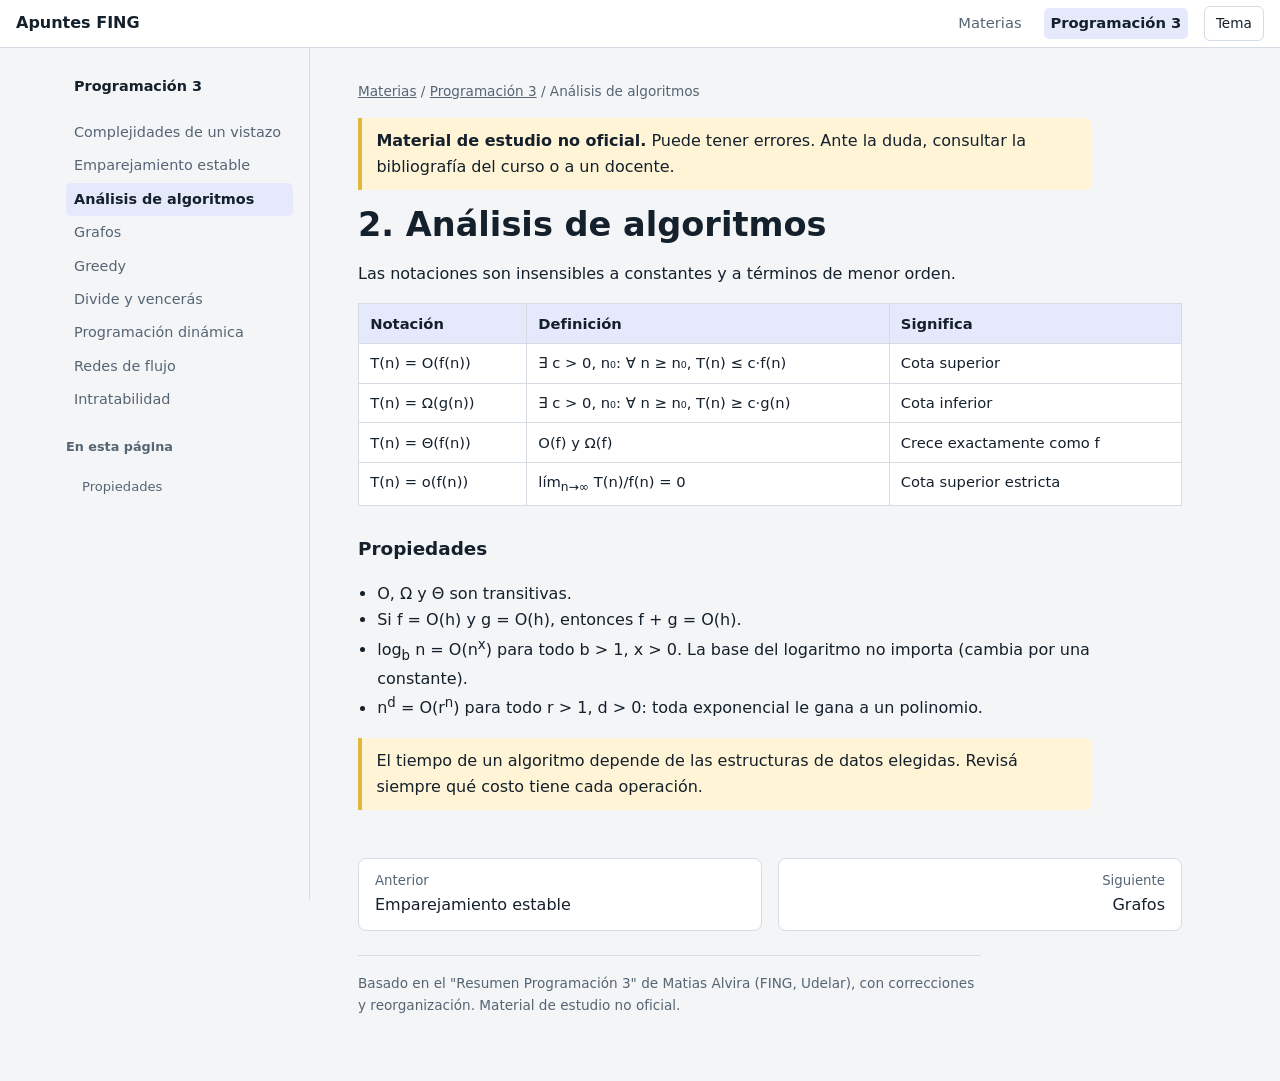
==== prog3/analisis-de-algoritmos.html @ 2786cbae "Add files via upload" ====
<!DOCTYPE html>
<html lang="es"><head><meta charset="utf-8"><meta name="viewport" content="width=device-width, initial-scale=1">
<title>Análisis de algoritmos · Programación 3</title><meta name="description" content="Las notaciones son insensibles a constantes y a términos de menor orden.">
<link rel="icon" href="data:image/svg+xml,<svg xmlns=%22http://www.w3.org/2000/svg%22 viewBox=%220 0 100 100%22><text y=%22.9em%22 font-size=%2290%22>📐</text></svg>">
<link rel="stylesheet" href="../assets/style.css"></head><body><header class="top"><a class="brand" href="../index.html">Apuntes FING</a><nav aria-label="Principal"><a href="../index.html">Materias</a><a href="../prog3/inicio-prog3.html" class=cur>Programación 3</a><button id="th" type="button">Tema</button></nav></header><div class="wrap"><nav class="side" aria-label="Temas"><h1><a href="inicio-prog3.html" style="color:inherit;text-decoration:none">Programación 3</a></h1><ul><li><a href="complejidades.html">Complejidades de un vistazo</a></li><li><a href="emparejamiento-estable.html">Emparejamiento estable</a></li><li><a href="analisis-de-algoritmos.html" class=cur>Análisis de algoritmos</a></li><li><a href="grafos.html">Grafos</a></li><li><a href="greedy.html">Greedy</a></li><li><a href="divide-y-venceras.html">Divide y vencerás</a></li><li><a href="programacion-dinamica.html">Programación dinámica</a></li><li><a href="redes-de-flujo.html">Redes de flujo</a></li><li><a href="intratabilidad.html">Intratabilidad</a></li></ul><h4>En esta página</h4><ul class="sub"><li><a href="#s1">Propiedades</a></li></ul></nav><main><div class="crumb"><a href="../index.html">Materias</a> / <a href="inicio-prog3.html">Programación 3</a> / Análisis de algoritmos</div><div class="note"><strong>Material de estudio no oficial.</strong> Puede tener errores. Ante la duda, consultar la bibliografía del curso o a un docente.</div><section>
<h1 class="t">2. Análisis de algoritmos</h1>
<p>Las notaciones son insensibles a constantes y a términos de menor orden.</p>
<div class="tw"><table>
<tr><th>Notación</th><th>Definición</th><th>Significa</th></tr>
<tr><td>T(n) = O(f(n))</td><td>∃ c &gt; 0, n₀: ∀ n ≥ n₀, T(n) ≤ c·f(n)</td><td>Cota superior</td></tr>
<tr><td>T(n) = Ω(g(n))</td><td>∃ c &gt; 0, n₀: ∀ n ≥ n₀, T(n) ≥ c·g(n)</td><td>Cota inferior</td></tr>
<tr><td>T(n) = Θ(f(n))</td><td>O(f) y Ω(f)</td><td>Crece exactamente como f</td></tr>
<tr><td>T(n) = o(f(n))</td><td>lím<sub>n→∞</sub> T(n)/f(n) = 0</td><td>Cota superior estricta</td></tr>
</table></div>
<h3 id="s1">Propiedades</h3>
<ul>
<li>O, Ω y Θ son transitivas.</li>
<li>Si f = O(h) y g = O(h), entonces f + g = O(h).</li>
<li>log<sub>b</sub> n = O(n<sup>x</sup>) para todo b &gt; 1, x &gt; 0. La base del logaritmo no importa (cambia por una constante).</li>
<li>n<sup>d</sup> = O(r<sup>n</sup>) para todo r &gt; 1, d &gt; 0: toda exponencial le gana a un polinomio.</li>
</ul>
<div class="note">El tiempo de un algoritmo depende de las estructuras de datos elegidas. Revisá siempre qué costo tiene cada operación.</div>
</section><div class="pn"><a href="emparejamiento-estable.html"><small>Anterior</small>Emparejamiento estable</a><a class="n" href="grafos.html"><small>Siguiente</small>Grafos</a></div><footer>Basado en el "Resumen Programación 3" de Matias Alvira (FING, Udelar), con correcciones y reorganización. Material de estudio no oficial.</footer></main></div><script src="../assets/app.js"></script></body></html>
---- assets/style.css ----
:root{--bg:#f3f5f7;--surf:#fff;--ink:#14202b;--mute:#566574;--line:#d5dce3;--acc:#2f43c4;--accbg:#e6e9fb;--code:#eef1f4;--warn:#fff4d6;--warnl:#e0b840}
@media (prefers-color-scheme:dark){:root:not([data-theme=light]){--bg:#0f161d;--surf:#17212b;--ink:#e4eaf0;--mute:#93a3b3;--line:#2a3846;--acc:#8c9bff;--accbg:#222c55;--code:#0c1218;--warn:#2d2812;--warnl:#8a7424}}
:root[data-theme=dark]{--bg:#0f161d;--surf:#17212b;--ink:#e4eaf0;--mute:#93a3b3;--line:#2a3846;--acc:#8c9bff;--accbg:#222c55;--code:#0c1218;--warn:#2d2812;--warnl:#8a7424}
*{box-sizing:border-box}
html{scroll-behavior:smooth;scroll-padding-top:1rem}
body{margin:0;background:var(--bg);color:var(--ink);font:16px/1.65 "IBM Plex Sans",system-ui,-apple-system,"Segoe UI",sans-serif}
.wrap{display:grid;grid-template-columns:260px minmax(0,1fr);max-width:1180px;margin:0 auto}
nav{position:sticky;top:0;height:100vh;overflow:auto;padding:1.5rem 1rem;border-right:1px solid var(--line)}
nav h1{font-size:1.05rem;margin:0 0 .75rem;line-height:1.3}
nav input{width:100%;padding:.5rem .65rem;border:1px solid var(--line);border-radius:6px;background:var(--surf);color:var(--ink);font:inherit;font-size:.9rem}
nav ul{list-style:none;padding:0;margin:1rem 0}
nav a{display:block;padding:.3rem .5rem;border-radius:5px;color:var(--mute);text-decoration:none;font-size:.9rem}
nav a:hover,nav a:focus-visible{background:var(--accbg);color:var(--ink);outline:none}
button{font:inherit;font-size:.85rem;border:1px solid var(--line);background:var(--surf);color:var(--ink);border-radius:6px;padding:.35rem .7rem;cursor:pointer}
main{padding:2rem clamp(1rem,4vw,3rem) 4rem;min-width:0}
section{margin-bottom:3rem}
h2{font-size:1.7rem;line-height:1.2;margin:0 0 1rem;padding-bottom:.4rem;border-bottom:2px solid var(--acc)}
h3{font-size:1.15rem;margin:1.8rem 0 .5rem}
p,li{max-width:72ch}
ul{padding-left:1.2rem}
code{font-family:"IBM Plex Mono",ui-monospace,Menlo,Consolas,monospace;font-size:.88em;background:var(--code);padding:.1em .35em;border-radius:4px}
pre{background:var(--code);border:1px solid var(--line);border-radius:8px;padding:.9rem 1rem;overflow-x:auto;font:.85rem/1.55 "IBM Plex Mono",ui-monospace,Menlo,Consolas,monospace;margin:.8rem 0}
pre code{background:none;padding:0}
.tw{overflow-x:auto;margin:1rem 0}
table{border-collapse:collapse;width:100%;font-size:.92rem;background:var(--surf)}
th,td{border:1px solid var(--line);padding:.45rem .7rem;text-align:left;vertical-align:top}
th{background:var(--accbg)}
.note{background:var(--warn);border-left:4px solid var(--warnl);padding:.6rem .9rem;border-radius:0 6px 6px 0;margin:1rem 0;max-width:72ch}
.def{background:var(--surf);border:1px solid var(--line);border-left:4px solid var(--acc);padding:.6rem .9rem;border-radius:0 6px 6px 0;margin:1rem 0;max-width:72ch}
footer{color:var(--mute);font-size:.85rem;border-top:1px solid var(--line);padding-top:1rem;max-width:72ch}
.hide{display:none}
@media (max-width:820px){.wrap{display:block}nav{position:static;height:auto;border-right:0;border-bottom:1px solid var(--line)}}
@media (prefers-reduced-motion:reduce){html{scroll-behavior:auto}}

nav .cur{background:var(--accbg);color:var(--ink);font-weight:600}
nav h4{font-size:.8rem;margin:1.2rem 0 .3rem;color:var(--mute);font-weight:600}
nav .sub a{font-size:.82rem;padding:.2rem .5rem .2rem 1rem}
.pn{display:flex;justify-content:space-between;gap:1rem;margin:3rem 0 1.5rem;flex-wrap:wrap}
.pn a{flex:1 1 220px;border:1px solid var(--line);background:var(--surf);border-radius:8px;padding:.7rem 1rem;color:var(--ink);text-decoration:none}
.pn a:hover,.pn a:focus-visible{border-color:var(--acc);outline:none}
.pn small{display:block;color:var(--mute)}
.pn .n{text-align:right}
.cards{list-style:none;padding:0;display:grid;grid-template-columns:repeat(auto-fill,minmax(250px,1fr));gap:.8rem;margin:1.5rem 0}
.cards a{display:block;height:100%;border:1px solid var(--line);background:var(--surf);border-radius:8px;padding:.8rem 1rem;color:var(--ink);text-decoration:none}
.cards a:hover,.cards a:focus-visible{border-color:var(--acc);outline:none}
.cards b{display:block}.cards span{color:var(--mute);font-size:.88rem}
h1.t{font-size:2.1rem;line-height:1.15;margin:0 0 .5rem}

header.top{position:sticky;top:0;z-index:20;height:3rem;display:flex;align-items:center;justify-content:space-between;gap:1rem;padding:0 1rem;background:var(--surf);border-bottom:1px solid var(--line)}
header.top a{color:var(--ink);text-decoration:none}
header.top .brand{font-weight:700}
header.top nav{position:static;height:auto;border:0;padding:0;display:flex;gap:1rem;align-items:center;overflow:visible}
header.top nav a{padding:.2rem .4rem;border-radius:5px;color:var(--mute);font-size:.92rem}
header.top nav a:hover,header.top nav a:focus-visible,header.top nav a.cur{background:var(--accbg);color:var(--ink);outline:none}
nav.side{top:3rem;height:calc(100vh - 3rem)}
.crumb{font-size:.85rem;color:var(--mute);margin-bottom:1rem}.crumb a{color:var(--mute)}
.solo{max-width:960px;margin:0 auto;padding:2rem 1rem 4rem}
html{scroll-padding-top:4rem}
@media (max-width:820px){nav.side{position:static;height:auto}}
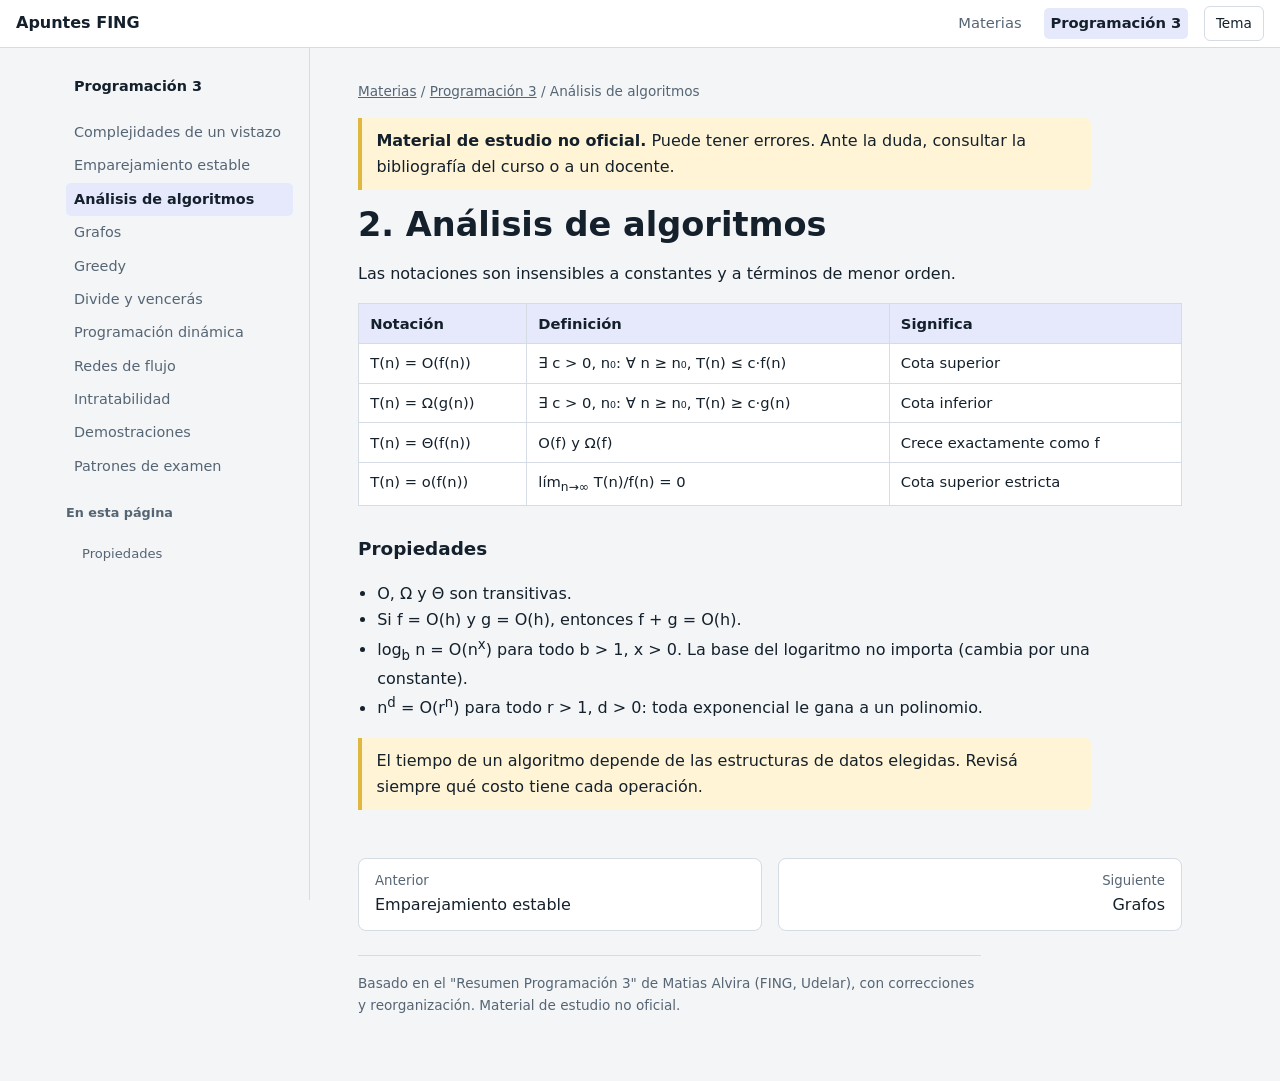
==== commit a0862ac3: "Add files via upload" ====
--- a/prog3/analisis-de-algoritmos.html
+++ b/prog3/analisis-de-algoritmos.html
@@ -2,7 +2,7 @@
 <html lang="es"><head><meta charset="utf-8"><meta name="viewport" content="width=device-width, initial-scale=1">
 <title>Análisis de algoritmos · Programación 3</title><meta name="description" content="Las notaciones son insensibles a constantes y a términos de menor orden.">
 <link rel="icon" href="data:image/svg+xml,<svg xmlns=%22http://www.w3.org/2000/svg%22 viewBox=%220 0 100 100%22><text y=%22.9em%22 font-size=%2290%22>📐</text></svg>">
-<link rel="stylesheet" href="../assets/style.css"></head><body><header class="top"><a class="brand" href="../index.html">Apuntes FING</a><nav aria-label="Principal"><a href="../index.html">Materias</a><a href="../prog3/inicio-prog3.html" class=cur>Programación 3</a><button id="th" type="button">Tema</button></nav></header><div class="wrap"><nav class="side" aria-label="Temas"><h1><a href="inicio-prog3.html" style="color:inherit;text-decoration:none">Programación 3</a></h1><ul><li><a href="complejidades.html">Complejidades de un vistazo</a></li><li><a href="emparejamiento-estable.html">Emparejamiento estable</a></li><li><a href="analisis-de-algoritmos.html" class=cur>Análisis de algoritmos</a></li><li><a href="grafos.html">Grafos</a></li><li><a href="greedy.html">Greedy</a></li><li><a href="divide-y-venceras.html">Divide y vencerás</a></li><li><a href="programacion-dinamica.html">Programación dinámica</a></li><li><a href="redes-de-flujo.html">Redes de flujo</a></li><li><a href="intratabilidad.html">Intratabilidad</a></li></ul><h4>En esta página</h4><ul class="sub"><li><a href="#s1">Propiedades</a></li></ul></nav><main><div class="crumb"><a href="../index.html">Materias</a> / <a href="inicio-prog3.html">Programación 3</a> / Análisis de algoritmos</div><div class="note"><strong>Material de estudio no oficial.</strong> Puede tener errores. Ante la duda, consultar la bibliografía del curso o a un docente.</div><section>
+<link rel="stylesheet" href="../assets/style.css"></head><body><header class="top"><a class="brand" href="../index.html">Apuntes FING</a><nav aria-label="Principal"><a href="../index.html">Materias</a><a href="../prog3/inicio-prog3.html" class=cur>Programación 3</a><button id="th" type="button">Tema</button></nav></header><div class="wrap"><nav class="side" aria-label="Temas"><h1><a href="inicio-prog3.html" style="color:inherit;text-decoration:none">Programación 3</a></h1><ul><li><a href="complejidades.html">Complejidades de un vistazo</a></li><li><a href="emparejamiento-estable.html">Emparejamiento estable</a></li><li><a href="analisis-de-algoritmos.html" class=cur>Análisis de algoritmos</a></li><li><a href="grafos.html">Grafos</a></li><li><a href="greedy.html">Greedy</a></li><li><a href="divide-y-venceras.html">Divide y vencerás</a></li><li><a href="programacion-dinamica.html">Programación dinámica</a></li><li><a href="redes-de-flujo.html">Redes de flujo</a></li><li><a href="intratabilidad.html">Intratabilidad</a></li><li><a href="demostraciones.html">Demostraciones</a></li><li><a href="patrones-de-examen.html">Patrones de examen</a></li></ul><h4>En esta página</h4><ul class="sub"><li><a href="#s1">Propiedades</a></li></ul></nav><main><div class="crumb"><a href="../index.html">Materias</a> / <a href="inicio-prog3.html">Programación 3</a> / Análisis de algoritmos</div><div class="note"><strong>Material de estudio no oficial.</strong> Puede tener errores. Ante la duda, consultar la bibliografía del curso o a un docente.</div><section>
 <h1 class="t">2. Análisis de algoritmos</h1>
 <p>Las notaciones son insensibles a constantes y a términos de menor orden.</p>
 <div class="tw"><table>
@@ -20,4 +20,4 @@
 <li>n<sup>d</sup> = O(r<sup>n</sup>) para todo r &gt; 1, d &gt; 0: toda exponencial le gana a un polinomio.</li>
 </ul>
 <div class="note">El tiempo de un algoritmo depende de las estructuras de datos elegidas. Revisá siempre qué costo tiene cada operación.</div>
-</section><div class="pn"><a href="emparejamiento-estable.html"><small>Anterior</small>Emparejamiento estable</a><a class="n" href="grafos.html"><small>Siguiente</small>Grafos</a></div><footer>Basado en el "Resumen Programación 3" de Matias Alvira (FING, Udelar), con correcciones y reorganización. Material de estudio no oficial.</footer></main></div><script src="../assets/app.js"></script></body></html>+</section><div class="pn"><a href="emparejamiento-estable.html"><small>Anterior</small>Emparejamiento estable</a><a class="n" href="grafos.html"><small>Siguiente</small>Grafos</a></div><footer>Basado en el "Resumen Programación 3" de Matias Alvira (FING, Udelar), con correcciones y reorganización. Material de estudio no oficial.</footer></main></div><script src="../assets/app.js"></script><script src="../assets/anim.js"></script></body></html>
--- a/assets/style.css
+++ b/assets/style.css
@@ -58,3 +58,27 @@
 .solo{max-width:960px;margin:0 auto;padding:2rem 1rem 4rem}
 html{scroll-padding-top:4rem}
 @media (max-width:820px){nav.side{position:static;height:auto}}
+.anim{border:1px solid var(--line);background:var(--surf);border-radius:8px;padding:1rem;margin:1rem 0}
+.anim svg{width:100%;max-width:460px;display:block;margin:.5rem 0}
+.anim .e{stroke:var(--mute);stroke-width:2}
+.anim .e.tree{stroke:var(--acc);stroke-width:6}
+.anim .e.cand{stroke:#d8a31a;stroke-width:4;stroke-dasharray:6 3}
+.anim .e.cur{stroke:#ff9d7a;stroke-width:5}
+.anim .e.rej{stroke:#d2553d;stroke-width:2;stroke-dasharray:3 4;opacity:.7}
+.anim .n{fill:#e9edf2;stroke:var(--ink);stroke-width:2}
+.anim .n.q{fill:#f0cf65}.anim .n.cur{fill:#ff9d7a}.anim .n.done{fill:#9fb0ff}
+.anim .nt{fill:#14202b;font:700 15px sans-serif;text-anchor:middle}
+.anim .w{fill:var(--ink);font:12px sans-serif;text-anchor:middle;paint-order:stroke;stroke:var(--surf);stroke-width:4px}
+.anim .lb{fill:var(--ink);font:700 13px sans-serif;text-anchor:middle}
+.anim .ctl{display:flex;gap:.5rem;flex-wrap:wrap;align-items:center;margin:.5rem 0}
+.anim .cnt{color:var(--mute);font-size:.85rem}
+.anim .msg{min-height:3em;margin:.3rem 0}
+.anim .code{font:.82rem/1.5 "IBM Plex Mono",ui-monospace,Menlo,Consolas,monospace;background:var(--code);border:1px solid var(--line);border-radius:6px;padding:.4rem 0;overflow-x:auto}
+.anim .code div{white-space:pre;padding:0 .8rem}
+.anim .code div.on{background:var(--accbg);font-weight:600}
+.anim .bars{display:flex;align-items:flex-end;gap:6px;height:170px;margin:.5rem 0}
+.anim .bar{flex:1;max-width:48px;background:var(--mute);border-radius:4px 4px 0 0;text-align:center;color:var(--surf);padding-top:2px}
+.anim .bar.cur{background:var(--acc)}
+.anim .dp td,.anim .dp th{text-align:center;padding:.25rem .4rem;font-size:.82rem;white-space:nowrap}
+.anim .dp td.cur{background:var(--acc);color:var(--surf);font-weight:700}
+.anim .dp td.dep{background:#f0cf65;color:#14202b}
